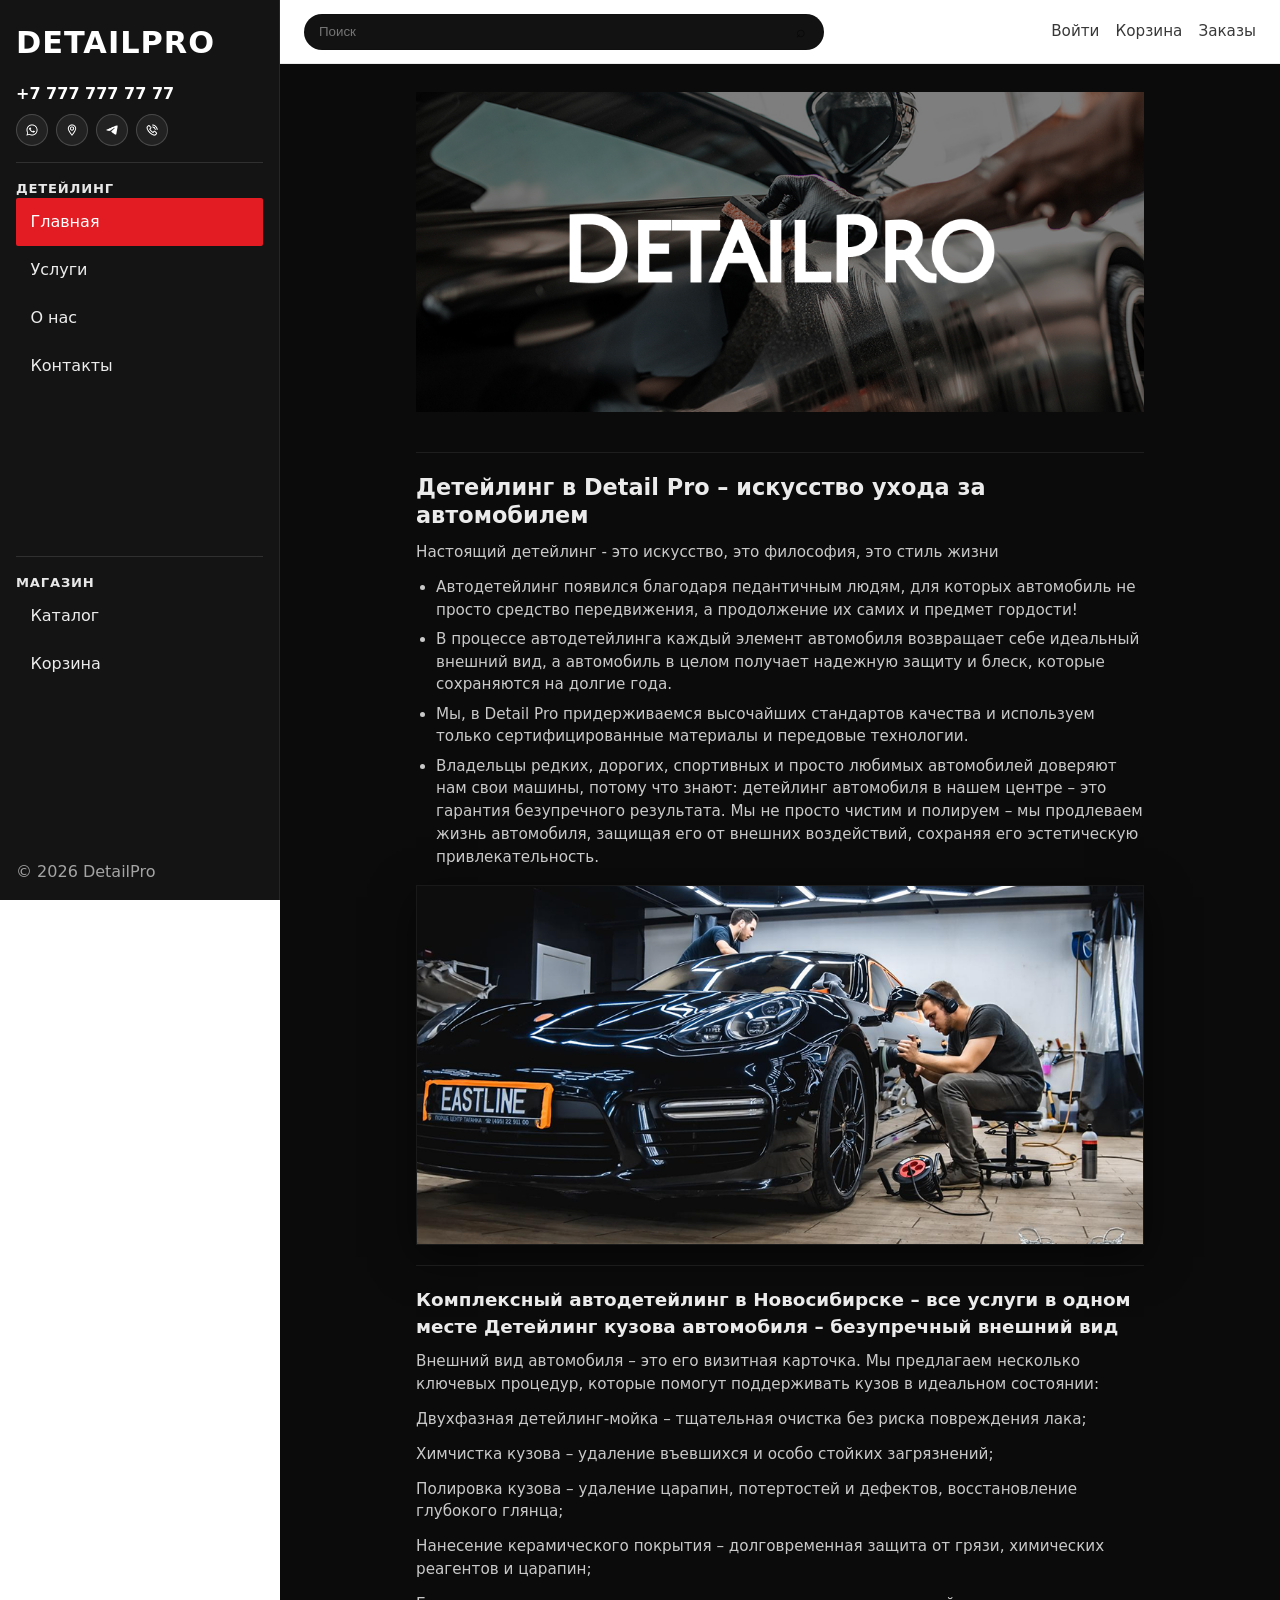
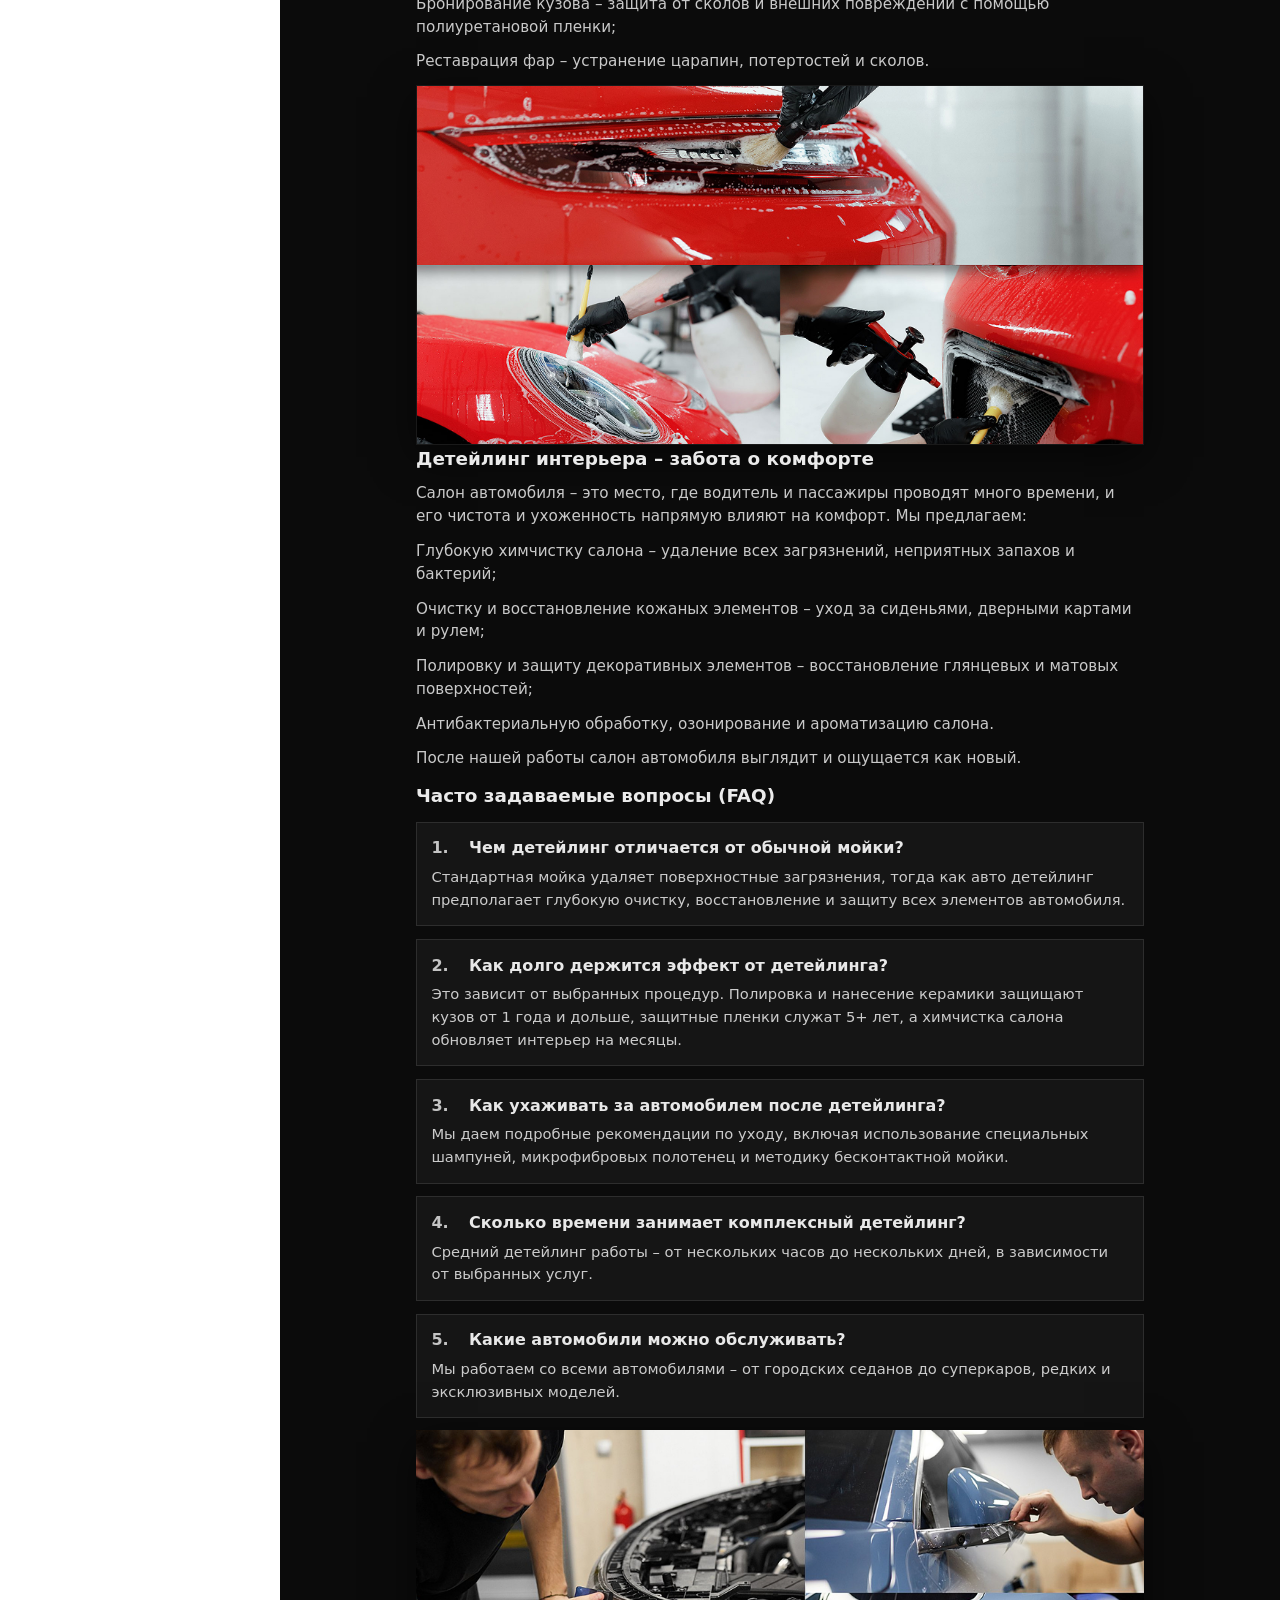
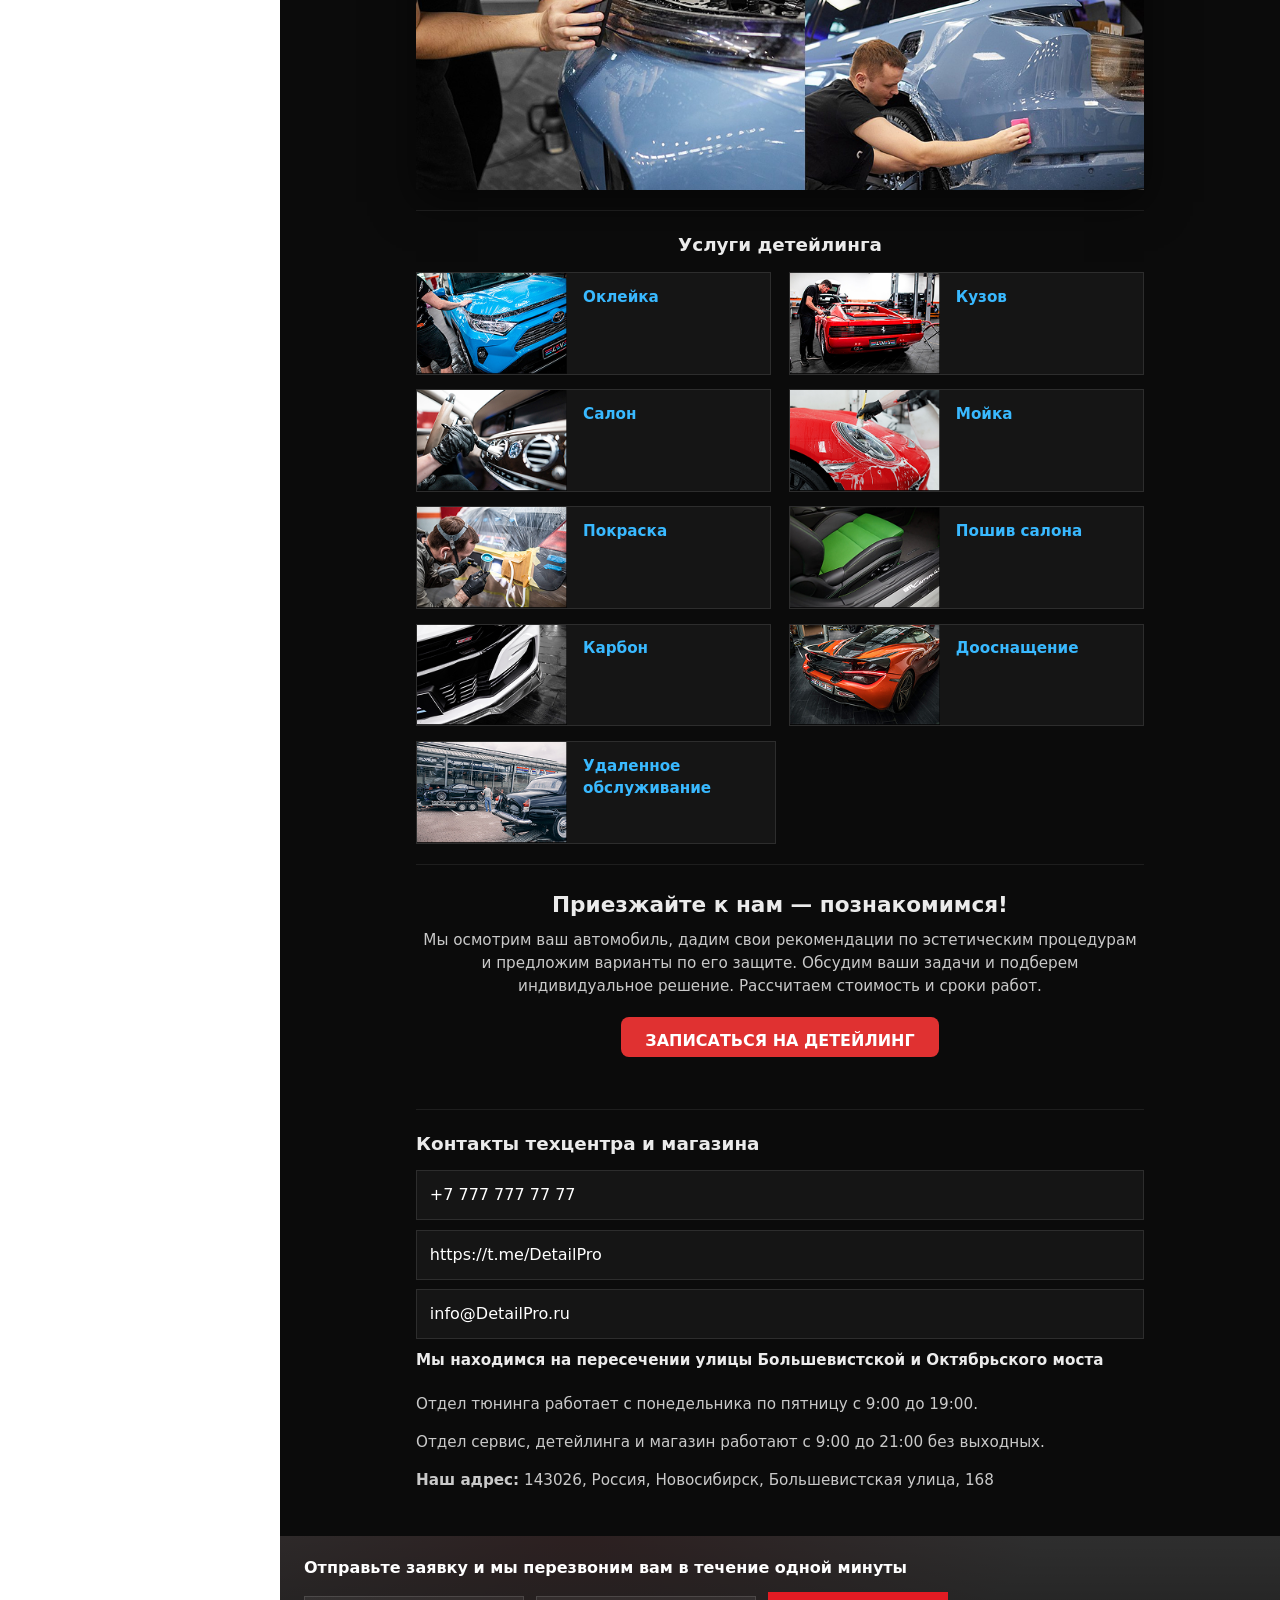
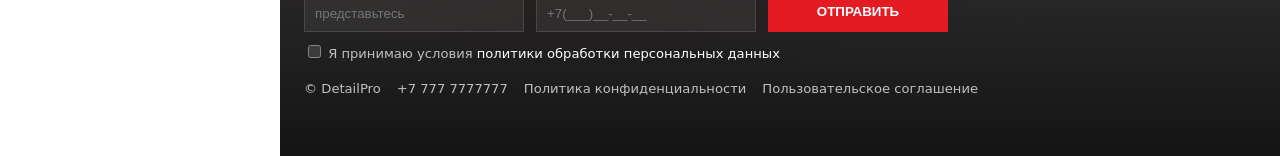
==== index.html @ 2999effb "Initial commit" ====
<!doctype html>
<html lang="ru">
  <head>
    <meta charset="utf-8" />
    <meta name="viewport" content="width=device-width, initial-scale=1" />
    <meta name="description" content="Статический сайт на HTML/CSS/JS" />
    <title>DetailPro — статический сайт</title>

    <link rel="stylesheet" href="./style.css" />
    <script src="./script.js" defer></script>
  </head>
  <body class="dp">
    <a class="skip-link" href="#content">Перейти к содержимому</a>

    <div class="dp-shell">
      <aside class="dp-sidebar" aria-label="Боковое меню">
        <div class="dp-sidebar__inner">
          <div class="dp-logo">DetailPro</div>

            <div class="dp-contacts" aria-label="Контакты">
            <a class="dp-phone" href="tel:+77777777777">+7 777 777 77 77</a>
            <div class="dp-icons" aria-label="Соцсети">
              <a class="dp-icon" href="#" aria-label="WhatsApp"><img src="./img/вотс.png" alt="WhatsApp" width="20" height="20"/></a>
              <a class="dp-icon" href="#" aria-label="Geo"><img src="./img/гео.png" alt="Гео" width="20" height="20"/></a>
              <a class="dp-icon" href="#" aria-label="Telegram"><img src="./img/тг.png" alt="Telegram" width="20" height="20"/></a>
              <a class="dp-icon" href="#" aria-label="Телефон"><img src="./img/телефон.png" alt="Телефон" width="20" height="20"/></a>
            </div>
          </div>

          <nav class="dp-menu" aria-label="Навигация">
              <div class="dp-menu__group">
                <div class="dp-menu__title">Детейлинг</div>
                <a class="dp-link is-active" href="./index.html" aria-current="page">Главная</a>
                <a class="dp-link" href="#services-title">Услуги</a>
                <a class="dp-link" href="#s1-title">О нас</a>
                <a class="dp-link" href="./index.html#contact">Контакты</a>
              </div>
            <div class="dp-menu__group">
              <div class="dp-menu__title">Магазин</div>
              <a class="dp-link" href="./shop.html">Каталог</a>
              <a class="dp-link" href="./cart.html">Корзина</a>
            </div>
          </nav>

          <div class="muted" style="opacity: 0.85">© <span data-year></span> DetailPro</div>
        </div>
      </aside>

      <div class="dp-main">
        <header class="dp-topbar" aria-label="Верхняя панель">
          <div class="dp-search" role="search">
            <input type="search" placeholder="Поиск" aria-label="Поиск" />
            <span class="dp-search__icon" aria-hidden="true">⌕</span>
          </div>
          <div class="dp-actions" aria-label="Действия">
            <a href="./account.html">Войти</a>
            <a href="./cart.html">Корзина</a>
            <a href="#" aria-label="Заказы">Заказы</a>
          </div>
        </header>

        <main class="dp-page dp-page--single" id="content">
          <section class="dp-content dp-content--landing" aria-label="Контент">
            <div class="dp-landing">
              <header class="dp-landing__header">
                <div class="dp-landing__brand"><img src="./img/Фото с лого.png" alt="DetailPro"/></div>
              </header>

              <section class="dp-landing__section" aria-labelledby="s1-title">
                <h1 id="s1-title" class="dp-landing__title">Детейлинг в Detail Pro – искусство ухода за автомобилем</h1>
                <p class="dp-landing__text">
                  Настоящий детейлинг - это искусство, это философия, это стиль  жизни
                </p>
                <ul class="dp-landing__list">
                  <li>Автодетейлинг появился благодаря педантичным людям, для которых автомобиль не просто средство передвижения, а продолжение их самих и предмет гордости!</li>
                  <li>В процессе автодетейлинга каждый элемент автомобиля возвращает себе
идеальный внешний вид, а автомобиль в целом получает надежную защиту и блеск,
которые сохраняются на долгие года.  </li>
                  <li>Мы, в Detail Pro придерживаемся высочайших стандартов качества и используем только сертифицированные материалы и передовые технологии.</li>
                  <li>Владельцы редких, дорогих, спортивных и просто любимых автомобилей доверяют нам свои машины, потому что знают: детейлинг автомобиля в нашем центре – это  гарантия безупречного результата. Мы не просто чистим и полируем – мы продлеваем жизнь автомобиля, защищая его от внешних воздействий, сохраняя его эстетическую привлекательность. </li>
                </ul>

                <img class="dp-media dp-media--car" role="img" aria-label="Фото автомобиля (заглушка)" src="./img/Image.png" alt="Фото автомобиля" />
              </section>

              <section class="dp-landing__section" aria-labelledby="s2-title">
                <h2 id="s2-title" class="dp-landing__h2">Комплексный автодетейлинг в Новосибирске – все услуги в одном месте 

                  Детейлинг кузова автомобиля – безупречный внешний вид
                </h2>
                <p class="dp-landing__text">
                  Внешний вид автомобиля – это его визитная карточка. Мы предлагаем несколько ключевых процедур, которые помогут поддерживать кузов в идеальном состоянии: 
                </p>

                <p class="dp-landing__text">
                  Двухфазная детейлинг-мойка – тщательная очистка без риска повреждения лака;
                </p>

                 <p class="dp-landing__text">
                  Химчистка кузова – удаление въевшихся и особо стойких загрязнений;
                </p> 
                
                <p class="dp-landing__text">
                  Полировка кузова – удаление царапин, потертостей и дефектов, восстановление
глубокого глянца; 
                </p> 
                
                <p class="dp-landing__text">
                  Нанесение керамического покрытия – долговременная защита от грязи, химических реагентов и царапин; 
                </p> 
                
                <p class="dp-landing__text">
                  Бронирование кузова – защита от сколов и внешних повреждений с помощью полиуретановой пленки; 
                </p>

                   <p class="dp-landing__text">
                  Реставрация фар – устранение царапин, потертостей и сколов.
                </p>

                <img class="dp-media dp-media--interior" role="img" aria-label="Фото интерьера (заглушка)" src="./img/Image1.png" alt="Фото интерьера" />

                <h2 class="dp-landing__h2">Детейлинг интерьера – забота о комфорте</h2>
                <p class="dp-landing__text">
                  Салон автомобиля – это место, где водитель и пассажиры проводят много времени, и его чистота и ухоженность
                  напрямую влияют на комфорт. Мы предлагаем:
                </p>
                <p class="dp-landing__text">
                  Глубокую химчистку салона – удаление всех загрязнений, неприятных запахов и бактерий;
                </p>
                <p class="dp-landing__text">
                  Очистку и восстановление кожаных элементов – уход за сиденьями, дверными картами и рулем;
                </p>
                <p class="dp-landing__text">
                  Полировку и защиту декоративных элементов – восстановление глянцевых и матовых поверхностей;
                </p>
                <p class="dp-landing__text">Антибактериальную обработку, озонирование и ароматизацию салона.</p>
                <p class="dp-landing__text">После нашей работы салон автомобиля выглядит и ощущается как новый.</p>

                <h2 class="dp-landing__h2">Часто задаваемые вопросы (FAQ)</h2>
                <div class="dp-faq" aria-label="Часто задаваемые вопросы">
                  <div class="dp-faq__item">
                    <div class="dp-faq__q">
                      <span class="dp-faq__n">1.</span>
                      <span class="dp-faq__qt">Чем детейлинг отличается от обычной мойки?</span>
                    </div>
                    <div class="dp-faq__a">
                      Стандартная мойка удаляет поверхностные загрязнения, тогда как авто детейлинг предполагает глубокую
                      очистку, восстановление и защиту всех элементов автомобиля.
                    </div>
                  </div>

                  <div class="dp-faq__item">
                    <div class="dp-faq__q">
                      <span class="dp-faq__n">2.</span>
                      <span class="dp-faq__qt">Как долго держится эффект от детейлинга?</span>
                    </div>
                    <div class="dp-faq__a">
                      Это зависит от выбранных процедур. Полировка и нанесение керамики защищают кузов от 1 года и дольше,
                      защитные пленки служат 5+ лет, а химчистка салона обновляет интерьер на месяцы.
                    </div>
                  </div>

                  <div class="dp-faq__item">
                    <div class="dp-faq__q">
                      <span class="dp-faq__n">3.</span>
                      <span class="dp-faq__qt">Как ухаживать за автомобилем после детейлинга?</span>
                    </div>
                    <div class="dp-faq__a">
                      Мы даем подробные рекомендации по уходу, включая использование специальных шампуней, микрофибровых
                      полотенец и методику бесконтактной мойки.
                    </div>
                  </div>

                  <div class="dp-faq__item">
                    <div class="dp-faq__q">
                      <span class="dp-faq__n">4.</span>
                      <span class="dp-faq__qt">Сколько времени занимает комплексный детейлинг?</span>
                    </div>
                    <div class="dp-faq__a">
                      Средний детейлинг работы – от нескольких часов до нескольких дней, в зависимости от выбранных услуг.
                    </div>
                  </div>

                  <div class="dp-faq__item">
                    <div class="dp-faq__q">
                      <span class="dp-faq__n">5.</span>
                      <span class="dp-faq__qt">Какие автомобили можно обслуживать?</span>
                    </div>
                    <div class="dp-faq__a">
                      Мы работаем со всеми автомобилями – от городских седанов до суперкаров, редких и эксклюзивных
                      моделей.
                    </div>
                  </div>
                </div>

                <img class="dp-media dp-media--red" role="img" aria-label="Фото работ (красная машина, заглушка)" src="./img/Image2.png" alt="Фото работ" />
              </section>

              <section class="dp-landing__section" aria-labelledby="services-title">
                <h2 id="services-title" class="dp-landing__h2 dp-landing__h2--center">Услуги детейлинга</h2>

                <div class="dp-services" role="list" aria-label="Услуги детейлинга">
                  <div class="dp-service" role="listitem">
                    <img class="dp-service__img dp-service__img--1" aria-hidden="true" src="./img/услуги детейлинга/Image-8.png" alt="Оклейка" />
                    <div class="dp-service__label">Оклейка</div>
                  </div>
                  <div class="dp-service" role="listitem">
                    <img class="dp-service__img dp-service__img--2" aria-hidden="true" src="./img/услуги детейлинга/Image-7.png" alt="Кузов" />
                    <div class="dp-service__label">Кузов</div>
                  </div>
                  <div class="dp-service" role="listitem">
                    <img class="dp-service__img dp-service__img--3" aria-hidden="true" src="./img/услуги детейлинга/Image-6.png" alt="Салон" />
                    <div class="dp-service__label">Салон</div>
                  </div>
                  <div class="dp-service" role="listitem">
                    <img class="dp-service__img dp-service__img--4" aria-hidden="true" src="./img/услуги детейлинга/Image-5.png" alt="Мойка" />
                    <div class="dp-service__label">Мойка</div>
                  </div>
                  <div class="dp-service" role="listitem">
                    <img class="dp-service__img dp-service__img--5" aria-hidden="true" src="./img/услуги детейлинга/Image-4.png" alt="Покраска" />
                    <div class="dp-service__label">Покраска</div>
                  </div>
                  <div class="dp-service" role="listitem">
                    <img class="dp-service__img dp-service__img--6" aria-hidden="true" src="./img/услуги детейлинга/Image-3.png" alt="Пошив салона" />
                    <div class="dp-service__label">Пошив салона</div>
                  </div>
                  <div class="dp-service" role="listitem">
                    <img class="dp-service__img dp-service__img--7" aria-hidden="true" src="./img/услуги детейлинга/Image-2.png" alt="Карбон" />
                    <div class="dp-service__label">Карбон</div>
                  </div>
                  <div class="dp-service" role="listitem">
                    <img class="dp-service__img dp-service__img--8" aria-hidden="true" src="./img/услуги детейлинга/Image-1.png" alt="Дооснащение" />
                    <div class="dp-service__label">Дооснащение</div>
                  </div>
                <div class="dp-service dp-service--wide" role="listitem">
                    <img class="dp-service__img dp-service__img--9" aria-hidden="true" src="./img/услуги детейлинга/Image.png" alt="Удаленное обслуживание" />
                    <div class="dp-service__label">Удаленное обслуживание</div>
                  </div>
                </div>
              </section>

              <section class="dp-landing__section dp-landing__section--cta" aria-labelledby="cta-title">
                <h2 id="cta-title" class="dp-landing__h2 dp-landing__h2--center">Приезжайте к нам — познакомимся!</h2>
                <p class="dp-landing__text">Мы осмотрим ваш автомобиль, дадим свои рекомендации по эстетическим процедурам и предложим варианты по его защите. Обсудим ваши задачи и подберем индивидуальное решение. Рассчитаем стоимость и сроки работ.</p>
                <div style="text-align:center; margin-top:20px;">
                  <a class="dp-btn dp-btn--primary" href="#contact" style="background:#e03131; color:#fff; padding:12px 24px; text-decoration:none;">ЗАПИСАТЬСЯ НА ДЕТЕЙЛИНГ</a>
                </div>
              </section>

              <section class="dp-landing__section" id="contact" aria-labelledby="s5-title">
                <h2 id="s5-title" class="dp-landing__h2">Контакты техцентра и магазина</h2>
                <div class="dp-contact">
                  <div class="dp-contact__row">
                    <div class="dp-contact__value dp-contact__value--full"><a href="tel:+77777777777">+7 777 777 77 77</a></div>
                  </div>
                  <div class="dp-contact__row">
                    <div class="dp-contact__value dp-contact__value--full"><a href="https://t.me/DetailPro" target="_blank" rel="noopener">https://t.me/DetailPro</a></div>
                  </div>
                  <div class="dp-contact__row">
                    <div class="dp-contact__value dp-contact__value--full"><a href="mailto:info@DetailPro.ru">info@DetailPro.ru</a></div>
                  </div>

                  <p class="dp-landing__text dp-landing__text--strong">Мы находимся на пересечении улицы Большевистской и Октябрьского моста</p>

                  <p class="dp-landing__text dp-landing__text--tight">Отдел тюнинга работает с понедельника по пятницу с 9:00 до 19:00.</p>
                  <p class="dp-landing__text dp-landing__text--tight">Отдел сервис, детейлинга и магазин работают с 9:00 до 21:00 без выходных.</p>

                  <p class="dp-landing__text"><strong>Наш адрес:</strong> 143026, Россия, Новосибирск, Большевистская улица, 168</p>
                </div>
              </section>
            </div>
          </section>
        </main>

        <footer class="dp-footer" aria-label="Футер">
          <p class="dp-footer__title">Отправьте заявку и мы перезвоним вам в течение одной минуты</p>
          <form class="dp-footer__form" data-contact-form>
            <input name="name" placeholder="представьтесь" aria-label="Имя" required />
            <input name="phone" placeholder="+7(___)__-__-__" aria-label="Телефон" required />
            <button class="dp-btn" type="submit">ОТПРАВИТЬ</button>
          </form>
          <div class="dp-footer__note">
            <label><input type="checkbox" /> Я принимаю условия <a href="#" style="color: #fff">политики обработки персональных данных</a></label>
          </div>
          <div class="dp-footer__bottom">
            <span>© <span data-year></span> DetailPro</span>
            <span>+7 777 7777777</span>
            <a href="#" style="color: rgba(255, 255, 255, 0.72)">Политика конфиденциальности</a>
            <a href="#" style="color: rgba(255, 255, 255, 0.72)">Пользовательское соглашение</a>
          </div>
        </footer>
      </div>
    </div>
  </body>
</html>
---- style.css ----
:root {
  color-scheme: dark;
  --bg: #0b0d10;
  --surface: rgba(255, 255, 255, 0.06);
  --surface-2: rgba(255, 255, 255, 0.1);
  --text: rgba(255, 255, 255, 0.92);
  --muted: rgba(255, 255, 255, 0.72);
  --border: rgba(255, 255, 255, 0.14);
  --shadow: 0 20px 60px rgba(0, 0, 0, 0.55);
  --accent: #ff3b30;
  --accent-2: #ff6a00;
  --radius: 16px;
  --container: 1100px;
}

*,
*::before,
*::after {
  box-sizing: border-box;
}

html,
body {
  height: 100%;
  scroll-behavior: smooth; /* enable smooth in-page anchor scrolling */
  scroll-padding-top: 80px; /* offset anchors so content isn't hidden under header */
}

body {
  margin: 0;
  font-family: ui-sans-serif, system-ui, -apple-system, Segoe UI, Roboto, Arial, "Noto Sans", "Liberation Sans", sans-serif;
  line-height: 1.5;
  background:
    radial-gradient(900px 500px at 10% 0%, rgba(255, 59, 48, 0.18), transparent 55%),
    radial-gradient(800px 480px at 95% 10%, rgba(255, 106, 0, 0.18), transparent 60%),
    var(--bg);
  color: var(--text);
}

img {
  max-width: 100%;
  display: block;
}

a {
  color: inherit;
  text-decoration: none;
}

a:hover {
  text-decoration: underline;
}

.container {
  width: min(var(--container), calc(100% - 2rem));
  margin-inline: auto;
}

.sr-only {
  position: absolute;
  width: 1px;
  height: 1px;
  padding: 0;
  margin: -1px;
  overflow: hidden;
  clip: rect(0, 0, 0, 0);
  white-space: nowrap;
  border: 0;
}

.skip-link {
  position: absolute;
  left: 1rem;
  top: 1rem;
  padding: 0.75rem 1rem;
  border-radius: 999px;
  background: rgba(0, 0, 0, 0.9);
  border: 1px solid var(--border);
  transform: translateY(-160%);
  transition: transform 160ms ease;
  z-index: 999;
}

.skip-link:focus {
  transform: translateY(0);
}

.muted {
  color: var(--muted);
}

.site-header {
  position: sticky;
  top: 0;
  z-index: 50;
  backdrop-filter: blur(10px);
  background: rgba(11, 13, 16, 0.55);
  border-bottom: 1px solid var(--border);
}

.header__inner {
  display: flex;
  align-items: center;
  justify-content: space-between;
  padding: 0.85rem 0;
  gap: 1rem;
}

.brand {
  display: inline-flex;
  align-items: center;
  gap: 0.6rem;
  font-weight: 700;
  letter-spacing: 0.2px;
}

.brand__mark {
  width: 38px;
  height: 38px;
  display: grid;
  place-items: center;
  border-radius: 12px;
  background: linear-gradient(135deg, var(--accent), var(--accent-2));
  color: #070708;
  box-shadow: 0 12px 30px rgba(255, 59, 48, 0.22);
}

.brand__text {
  font-size: 1.05rem;
}

.site-nav {
  display: flex;
  align-items: center;
  gap: 0.8rem;
}

.site-nav__link {
  padding: 0.55rem 0.7rem;
  border-radius: 10px;
  color: rgba(255, 255, 255, 0.86);
}

.site-nav__link:hover {
  background: rgba(255, 255, 255, 0.06);
  text-decoration: none;
}

.nav-toggle {
  display: none;
  width: 44px;
  height: 44px;
  border-radius: 12px;
  border: 1px solid var(--border);
  background: rgba(255, 255, 255, 0.06);
  color: var(--text);
  cursor: pointer;
}

.nav-toggle__bar {
  display: block;
  width: 18px;
  height: 2px;
  background: rgba(255, 255, 255, 0.88);
  margin: 4px auto;
  border-radius: 2px;
}

.button {
  display: inline-flex;
  align-items: center;
  justify-content: center;
  gap: 0.5rem;
  padding: 0.65rem 1rem;
  border-radius: 12px;
  border: 1px solid var(--border);
  background: rgba(255, 255, 255, 0.06);
  color: var(--text);
  font-weight: 600;
  cursor: pointer;
  text-decoration: none;
}

.button:hover {
  text-decoration: none;
  background: rgba(255, 255, 255, 0.1);
}

.button--primary {
  border-color: rgba(255, 59, 48, 0.35);
  background: linear-gradient(135deg, rgba(255, 59, 48, 0.95), rgba(255, 106, 0, 0.92));
  color: #0b0d10;
}

.button--primary:hover {
  filter: brightness(1.05);
}

.button--ghost {
  background: transparent;
}

.hero {
  padding: 3.5rem 0 2rem;
}

.hero__inner {
  display: grid;
  grid-template-columns: 1.1fr 0.9fr;
  gap: 2rem;
  align-items: stretch;
}

.hero h1 {
  margin: 0 0 0.75rem;
  font-size: clamp(2rem, 4vw, 3rem);
  line-height: 1.08;
  letter-spacing: -0.02em;
}

.lead {
  margin: 0 0 1.25rem;
  color: var(--muted);
  font-size: 1.05rem;
}

.hero__actions {
  display: flex;
  gap: 0.75rem;
  flex-wrap: wrap;
}

.hero__media {
  border-radius: calc(var(--radius) + 6px);
  border: 1px solid var(--border);
  overflow: hidden;
  background:
    radial-gradient(700px 360px at 30% 20%, rgba(255, 59, 48, 0.28), transparent 60%),
    linear-gradient(135deg, rgba(255, 255, 255, 0.07), rgba(255, 255, 255, 0.03)),
    url("https://images.unsplash.com/photo-1503376780353-7e6692767b70?auto=format&fit=crop&w=1200&q=60");
  background-size: cover;
  background-position: center;
  box-shadow: var(--shadow);
  min-height: 280px;
  position: relative;
}

.hero__media-overlay {
  position: absolute;
  inset: 0;
  display: grid;
  align-content: end;
  padding: 1.25rem;
  background: linear-gradient(180deg, transparent 45%, rgba(0, 0, 0, 0.6));
}

.hero__media-badge {
  margin: 0;
  display: inline-flex;
  width: fit-content;
  padding: 0.5rem 0.75rem;
  border-radius: 999px;
  border: 1px solid rgba(255, 255, 255, 0.18);
  background: rgba(0, 0, 0, 0.45);
  color: rgba(255, 255, 255, 0.9);
  font-weight: 600;
}

.section {
  padding: 2.25rem 0;
}

.section--alt {
  background: rgba(255, 255, 255, 0.03);
  border-top: 1px solid var(--border);
  border-bottom: 1px solid var(--border);
}

.section--cta {
  background:
    radial-gradient(900px 400px at 10% 0%, rgba(255, 59, 48, 0.16), transparent 60%),
    rgba(255, 255, 255, 0.02);
  border-top: 1px solid var(--border);
}

.section__header {
  display: grid;
  gap: 0.35rem;
  margin-bottom: 1.25rem;
}

.section__header h2 {
  margin: 0;
  font-size: 1.6rem;
}

.grid {
  display: grid;
  gap: 1rem;
}

.grid--3 {
  grid-template-columns: repeat(3, minmax(0, 1fr));
}

.grid--4 {
  grid-template-columns: repeat(4, minmax(0, 1fr));
}

.card {
  border-radius: var(--radius);
  border: 1px solid var(--border);
  background: rgba(255, 255, 255, 0.04);
  padding: 1.1rem 1.1rem 1.2rem;
}

.card__title {
  margin: 0 0 0.4rem;
  font-size: 1.1rem;
}

.card__text {
  margin: 0;
  color: var(--muted);
}

.thumb {
  aspect-ratio: 4 / 3;
  border-radius: 14px;
  border: 1px solid var(--border);
  background:
    linear-gradient(135deg, rgba(255, 255, 255, 0.10), rgba(255, 255, 255, 0.03)),
    radial-gradient(500px 220px at 25% 20%, rgba(255, 59, 48, 0.2), transparent 58%);
}

.price-list {
  display: grid;
  gap: 0.65rem;
  border-radius: var(--radius);
  border: 1px solid var(--border);
  background: rgba(255, 255, 255, 0.04);
  padding: 0.75rem;
}

.price-item {
  display: flex;
  align-items: center;
  justify-content: space-between;
  gap: 1rem;
  padding: 0.85rem 0.9rem;
  border-radius: 12px;
  background: rgba(255, 255, 255, 0.04);
  border: 1px solid rgba(255, 255, 255, 0.08);
}

.price-item__name {
  font-weight: 600;
}

.price-item__value {
  color: rgba(255, 255, 255, 0.85);
  font-weight: 700;
}

.contact {
  display: grid;
  grid-template-columns: 1.15fr 0.85fr;
  gap: 1rem;
  align-items: start;
}

.form {
  border-radius: var(--radius);
  border: 1px solid var(--border);
  background: rgba(255, 255, 255, 0.04);
  padding: 1rem;
  display: grid;
  gap: 0.9rem;
}

.field {
  display: grid;
  gap: 0.35rem;
}

.field--full {
  grid-column: 1 / -1;
}

.field__label {
  color: rgba(255, 255, 255, 0.84);
  font-weight: 600;
  font-size: 0.95rem;
}

.field__input {
  border-radius: 12px;
  border: 1px solid rgba(255, 255, 255, 0.16);
  background: rgba(0, 0, 0, 0.35);
  color: var(--text);
  padding: 0.75rem 0.8rem;
  outline: none;
}

.field__input--textarea {
  min-height: 120px;
  resize: vertical;
}

.field__input:focus {
  border-color: rgba(255, 59, 48, 0.6);
  box-shadow: 0 0 0 4px rgba(255, 59, 48, 0.12);
}

.form__actions {
  display: flex;
  align-items: center;
  gap: 1rem;
  flex-wrap: wrap;
  justify-content: space-between;
}

.form__hint {
  margin: 0;
  color: var(--muted);
  font-size: 0.95rem;
}

.contact__aside {
  border-radius: var(--radius);
  border: 1px solid var(--border);
  background: rgba(255, 255, 255, 0.04);
  padding: 1rem;
}

.info {
  display: grid;
  gap: 0.75rem;
}

.info__row {
  display: grid;
  gap: 0.25rem;
  padding: 0.75rem;
  border-radius: 12px;
  background: rgba(255, 255, 255, 0.04);
  border: 1px solid rgba(255, 255, 255, 0.08);
}

.info__label {
  color: var(--muted);
  font-size: 0.9rem;
}

.info__value {
  font-weight: 650;
}

.shop {
  display: grid;
  grid-template-columns: 1fr 320px; /* main catalog left, filters right */
  gap: 1.25rem;
  align-items: start;
  justify-content: end; /* push filters to the far right */
}

.filters__box {
  border-radius: var(--radius);
  border: 1px solid var(--border);
  background: rgba(255, 255, 255, 0.04);
  padding: 1rem;
  display: grid;
  gap: 0.9rem;
}

.filters__title {
  margin: 0 0 0.5rem;
  font-size: 1rem;
  font-weight: 800;
}

.field {
  display: block;
}

.field__label {
  display: block;
  font-size: 0.9rem;
  color: rgba(0,0,0,0.7);
  margin-bottom: 0.35rem;
}

.filters .button {
  width: 100%;
}

/* Price range block */
.price-range {
  margin: 0.6rem 0 0.6rem;
}

.price-range__input {
  width: 100%;
  -webkit-appearance: none;
  appearance: none;
  height: 6px;
  background: linear-gradient(90deg, #e31b23 0%, #e31b23 100%);
  border-radius: 6px;
  outline: none;
}
.price-range__input::-webkit-slider-thumb {
  -webkit-appearance: none;
  width: 14px;
  height: 14px;
  border-radius: 50%;
  background: #000;
  border: 3px solid #fff;
  box-shadow: 0 0 0 3px rgba(0,0,0,0.08);
}

/* make the two-range track visually appear as single red line between handles */
.price-range {
  position: relative;
}
.price-range__input {
  position: absolute;
  left: 0;
  top: 0;
}

/* ensure inputs overlay and are usable */
.price-range__input { pointer-events: all; }

.filters__numbers {
  display: flex;
  gap: 0.6rem;
  margin-bottom: 0.6rem;
}

.filters__numbers .field__input {
  width: 100%;
  padding: 10px;
  border: 1px solid rgba(0,0,0,0.12);
  background: #fff;
}

/* Ensure filter inputs show dark text on white background */
.filters__box .field__input {
  color: #111;
}
.filters__box .field__input::placeholder {
  color: rgba(0,0,0,0.35);
}

.filters__subtitle {
  margin: 0.4rem 0 0.25rem;
  font-weight: 800;
}

.filters__list label {
  display: block;
  margin-bottom: 0.45rem;
  color: rgba(0,0,0,0.8);
}

.filters__list input[type="checkbox"] {
  margin-right: 0.5rem;
}

.filters__btn {
  display: block;
  width: 100%;
  padding: 10px;
  border: 1px solid rgba(0,0,0,0.12);
  background: #fff;
  margin-top: 0.6rem;
  font-weight: 700;
  color: #111; /* ensure button text is visible on white background */
}

.filters__btn--ghost {
  background: transparent;
  color: #111;
}

/* Make sure button text is visible and not clipped */
.filters__btn,
.filters__btn--ghost {
  text-align: center;
  font-size: 0.95rem;
  line-height: 1.2;
  min-height: 40px;
  display: inline-block;
}

.filters__title {
  margin: 0;
  font-size: 1.1rem;
}

.filters__actions {
  display: flex;
  gap: 0.6rem;
  flex-wrap: wrap;
}

.catalog__grid {
  display: grid;
  grid-template-columns: repeat(3, minmax(0, 1fr));
  gap: 1rem;
}

.catalog-header {
  margin: 0 0 0.75rem;
}

.pagination {
  display: flex;
  justify-content: center;
  gap: 0.6rem;
  margin-top: 1rem;
}

.page-btn {
  min-width: 44px;
  height: 44px;
  border-radius: 6px;
  border: 0;
  background: #fff;
  box-shadow: 0 4px 0 rgba(0,0,0,0.06) inset;
  font-weight: 700;
  color: #111; /* page numbers text color */
}

.page-btn--active {
  background: #e31b23;
  color: #fff;
}

.page-btn svg {
  width: 18px;
  height: 18px;
  fill: currentColor;
}

.page-btn--prev, .page-btn--next {
  display: inline-grid;
  place-items: center;
  width: 44px;
  padding: 0;
}

/* make arrow buttons orange */
.page-btn--prev svg,
.page-btn--next svg {
  color: #e31b23;
}

.product {
  display: grid;
  gap: 0.75rem;
  border-radius: 12px;
  border: 1px solid rgba(0,0,0,0.08);
  padding: 0.9rem;
  background: #fff;
  min-height: 220px;
}

.product__img {
  /* container adapts to image natural size; do not stretch image */
  border-radius: 8px;
  border: none;
  background: linear-gradient(180deg, rgba(0,0,0,0.02), rgba(0,0,0,0.04));
  display: flex;
  align-items: center;
  justify-content: center;
  width: 100%;
  height: auto;
  padding: 8px 0; /* small vertical padding */
}

.product__img img {
  max-width: 100%;
  height: auto; /* preserve original aspect ratio */
  display: block;
}

.product__price {
  font-weight: 900;
  font-size: 1.2rem;
  color: #111;
}

.product__title {
  font-size: 0.95rem;
  color: rgba(0,0,0,0.85);
  line-height: 1.2;
}

.filters {
  /* ensure filters box stretches the right column */
}

@media (max-width: 1100px) {
  .catalog__grid { grid-template-columns: repeat(2, minmax(0,1fr)); }
  .shop { grid-template-columns: 1fr; }
}

.product__row {
  display: flex;
  align-items: center;
  justify-content: space-between;
  gap: 0.75rem;
}

.cart__grid {
  display: grid;
  grid-template-columns: 1fr 360px;
  gap: 1rem;
  align-items: start;
}

.cart__items {
  display: grid;
  gap: 1rem;
}

.cart-item {
  display: grid;
  grid-template-columns: 140px 1fr;
  gap: 1rem;
  align-items: center;
}

.cart-item__img {
  aspect-ratio: 4 / 3;
  border-radius: 14px;
  border: 1px solid rgba(255, 255, 255, 0.12);
  background:
    radial-gradient(520px 240px at 30% 25%, rgba(255, 106, 0, 0.22), transparent 60%),
    linear-gradient(135deg, rgba(255, 255, 255, 0.10), rgba(255, 255, 255, 0.03));
}

.cart-item__title {
  margin: 0;
  font-size: 1.1rem;
}

.cart-item__meta {
  margin: 0.1rem 0 0.5rem;
}

.cart-item__row {
  display: flex;
  align-items: center;
  justify-content: space-between;
  gap: 1rem;
  flex-wrap: wrap;
}

.qty {
  display: inline-flex;
  align-items: center;
  gap: 0.5rem;
}

.qty__btn {
  padding: 0.5rem 0.75rem;
  min-width: 44px;
}

.qty__value {
  display: inline-flex;
  min-width: 28px;
  justify-content: center;
  font-weight: 700;
}

.account__wrap {
  display: grid;
  justify-items: center;
}

.account__panel {
  width: min(520px, 100%);
}

.site-footer {
  padding: 1.5rem 0;
  border-top: 1px solid var(--border);
  background: rgba(0, 0, 0, 0.2);
}

.footer__inner {
  display: flex;
  align-items: center;
  justify-content: space-between;
  gap: 1rem;
}

.site-footer__link {
  padding: 0.45rem 0.65rem;
  border-radius: 10px;
  border: 1px solid rgba(255, 255, 255, 0.12);
  background: rgba(255, 255, 255, 0.05);
}

@media (max-width: 900px) {
  .hero__inner {
    grid-template-columns: 1fr;
  }

  .contact {
    grid-template-columns: 1fr;
  }

  .shop {
    grid-template-columns: 1fr;
  }

  .catalog__grid {
    grid-template-columns: repeat(2, minmax(0, 1fr));
  }

  .cart__grid {
    grid-template-columns: 1fr;
  }

  .cart-item {
    grid-template-columns: 1fr;
  }

  .grid--3 {
    grid-template-columns: 1fr;
  }

  .grid--4 {
    grid-template-columns: repeat(2, minmax(0, 1fr));
  }

  .nav-toggle {
    display: inline-grid;
    place-items: center;
  }

  .site-nav {
    position: absolute;
    right: 1rem;
    top: 64px;
    width: min(92vw, 360px);
    flex-direction: column;
    align-items: stretch;
    padding: 0.75rem;
    border-radius: 16px;
    border: 1px solid var(--border);
    background: rgba(11, 13, 16, 0.92);
    box-shadow: var(--shadow);
    display: none;
  }

  .site-nav[data-open="true"] {
    display: flex;
  }

  .site-nav__cta {
    width: 100%;
  }
}

@media (prefers-reduced-motion: reduce) {
  * {
    scroll-behavior: auto !important;
    transition: none !important;
    animation: none !important;
  }
}

/* =============================
   DetailPro layout (match mocks)
   ============================= */

:root {
  --dp-black: #0b0b0b;
  --dp-black-2: #141414;
  --dp-red: #e31b23;
  --dp-white: #ffffff;
  --dp-gray: #bdbdbd;
  --dp-border: rgba(0, 0, 0, 0.1);
  --dp-shadow: 0 10px 30px rgba(0, 0, 0, 0.18);
  --dp-sidebar-w: 280px;
  --dp-right-w: var(--dp-sidebar-w);
  --dp-footer-h: 220px;
}

body.dp {
  background: #fff;
  color: #111;
}

.dp-shell {
  min-height: 100svh;
  display: grid;
  grid-template-columns: var(--dp-sidebar-w) 1fr;
}

.dp-sidebar {
  position: sticky;
  top: 0;
  height: 100svh;
  background: linear-gradient(180deg, rgba(0, 0, 0, 0.92), rgba(0, 0, 0, 0.92)),
    url("https://images.unsplash.com/photo-1583241475880-083f843c544d?auto=format&fit=crop&w=900&q=60");
  background-size: cover;
  background-position: center;
  color: var(--dp-white);
  border-right: 1px solid rgba(255, 255, 255, 0.08);
}

.dp-sidebar__inner {
  height: 100%;
  display: grid;
  grid-template-rows: auto auto 1fr auto;
  gap: 1rem;
  padding: 1.25rem 1rem 1rem;
}

.dp-logo {
  font-weight: 900;
  letter-spacing: 1px;
  font-size: 1.9rem;
  text-transform: uppercase;
}

.dp-contacts {
  display: grid;
  gap: 0.5rem;
}

.dp-phone {
  font-weight: 700;
  color: #fff;
}

.dp-icons {
  display: flex;
  gap: 0.5rem;
}

.dp-icon {
  width: 32px;
  height: 32px;
  display: grid;
  place-items: center;
  border-radius: 999px;
  border: 1px solid rgba(255, 255, 255, 0.18);
  background: rgba(255, 255, 255, 0.06);
  color: #fff;
  font-weight: 800;
  user-select: none;
}

.dp-icon img {
  width: 100%;
  height: 100%;
  object-fit: contain;
  border-radius: 999px;
}

.dp-menu {
  display: grid;
  gap: 0.6rem;
}

.dp-menu__title {
  font-weight: 800;
  letter-spacing: 0.8px;
  text-transform: uppercase;
  font-size: 0.82rem;
  opacity: 0.9;
  margin-top: 0.2rem;
}

.dp-menu__group {
  border-top: 1px solid rgba(255, 255, 255, 0.12);
  padding-top: 0.8rem;
}

.dp-link {
  display: block;
  padding: 0.75rem 0.9rem;
  border-radius: 2px;
  color: rgba(255, 255, 255, 0.92);
  text-decoration: none;
}

.dp-link:hover {
  text-decoration: none;
  background: rgba(255, 255, 255, 0.06);
}

.dp-link.is-active {
  background: var(--dp-red);
  color: #fff;
}

.dp-main {
  min-width: 0;
  display: grid;
  grid-template-rows: auto 1fr auto;
  min-height: 100svh;
}

.dp-topbar {
  height: 64px;
  display: grid;
  align-items: center;
  grid-template-columns: 1fr auto;
  gap: 1rem;
  padding: 0 1.5rem;
  background: #fff;
  border-bottom: 1px solid rgba(0, 0, 0, 0.08);
}

.dp-search {
  max-width: 520px;
  width: 100%;
  position: relative;
}

.dp-search input {
  width: 100%;
  height: 36px;
  border-radius: 18px;
  border: 1px solid rgba(0, 0, 0, 0.14);
  padding: 0 42px 0 14px;
  outline: none;
}

.dp-search input:focus {
  border-color: rgba(227, 27, 35, 0.55);
  box-shadow: 0 0 0 4px rgba(227, 27, 35, 0.12);
}

.dp-search__icon {
  position: absolute;
  right: 10px;
  top: 50%;
  transform: translateY(-50%);
  width: 26px;
  height: 26px;
  border-radius: 999px;
  display: grid;
  place-items: center;
  color: rgba(0, 0, 0, 0.6);
}

.dp-actions {
  display: flex;
  align-items: center;
  gap: 1rem;
  color: rgba(0, 0, 0, 0.78);
  font-size: 0.95rem;
}

.dp-actions a {
  display: inline-flex;
  align-items: center;
  gap: 0.35rem;
  color: inherit;
  text-decoration: none;
}

.dp-actions a:hover {
  text-decoration: underline;
}

.dp-page {
  min-height: calc(100svh - 64px - var(--dp-footer-h));
  display: grid;
  grid-template-columns: 1fr var(--dp-right-w);
  gap: 0;
  background: #fff;
}

/* shop-specific: make dp-page single-column only on shop page */
.shop-page .dp-page {
  grid-template-columns: 1fr;
}

.dp-content {
  padding: 2rem 1.5rem;
  min-width: 0;
}

.dp-right {
  background:
    linear-gradient(180deg, rgba(0, 0, 0, 0.15), rgba(0, 0, 0, 0.6)),
    url("https://images.unsplash.com/photo-1518306721680-1a8a3dd2a8bd?auto=format&fit=crop&w=1200&q=60");
  background-size: cover;
  background-position: center;
}

.dp-card {
  width: min(420px, 100%);
  margin: 0 auto;
  background: #fff;
  border: 1px solid rgba(0, 0, 0, 0.08);
  box-shadow: var(--dp-shadow);
  padding: 1.25rem;
}

.dp-card h1,
.dp-card h2 {
  margin: 0 0 0.75rem;
  text-align: center;
}

.dp-form {
  display: grid;
  gap: 0.8rem;
}

.dp-field label {
  display: block;
  font-size: 0.85rem;
  color: rgba(0, 0, 0, 0.64);
  margin-bottom: 0.25rem;
}

.dp-field input,
.dp-field textarea {
  width: 100%;
  border: 1px solid rgba(0, 0, 0, 0.14);
  height: 38px;
  padding: 0 10px;
  outline: none;
}

.dp-field textarea {
  height: 80px;
  padding: 10px;
  resize: vertical;
}

.dp-btn {
  height: 40px;
  border: 0;
  background: var(--dp-red);
  color: #fff;
  font-weight: 800;
  cursor: pointer;
}

.dp-btn:disabled {
  opacity: 0.55;
  cursor: not-allowed;
}

.dp-btn--ghost {
  background: #fff;
  border: 1px solid rgba(0, 0, 0, 0.16);
  color: rgba(0, 0, 0, 0.78);
}

.dp-footer {
  height: var(--dp-footer-h);
  background:
    linear-gradient(180deg, rgba(0, 0, 0, 0.82), rgba(0, 0, 0, 0.92)),
    radial-gradient(700px 220px at 30% 0%, rgba(227, 27, 35, 0.35), transparent 65%);
  color: #fff;
  padding: 1.25rem 1.5rem;
}

.dp-footer__title {
  font-weight: 800;
  margin: 0 0 0.75rem;
}

.dp-footer__form {
  display: grid;
  grid-template-columns: 220px 220px 180px;
  gap: 0.75rem;
  align-items: end;
}

.dp-footer__form input {
  width: 100%;
  height: 36px;
  border: 1px solid rgba(255, 255, 255, 0.12);
  background: rgba(255, 255, 255, 0.06);
  color: #fff;
  padding: 0 10px;
  outline: none;
}

.dp-footer__note {
  margin-top: 0.6rem;
  font-size: 0.82rem;
  color: rgba(255, 255, 255, 0.72);
}

.dp-footer__bottom {
  margin-top: 1rem;
  font-size: 0.82rem;
  color: rgba(255, 255, 255, 0.72);
  display: flex;
  gap: 1rem;
  flex-wrap: wrap;
}

@media (max-width: 1100px) {
  :root {
    --dp-right-w: var(--dp-sidebar-w);
  }
}

@media (max-width: 900px) {
  .dp-shell {
    grid-template-columns: 1fr;
  }

  .dp-sidebar {
    position: relative;
    height: auto;
  }

  .dp-page {
    grid-template-columns: 1fr;
  }

  .dp-right {
    min-height: 240px;
  }

  .dp-footer__form {
    grid-template-columns: 1fr;
  }
}

/* Long landing (index) */
.dp-page--single {
  grid-template-columns: 1fr;
}

.dp-page--single .dp-right {
  display: none;
}

.dp-content--landing {
  padding: 0;
  background: #0b0b0b;
  color: rgba(255, 255, 255, 0.92);
}

.dp-landing {
  width: min(760px, 100%);
  margin-inline: auto;
  padding: 1.25rem 1rem 2rem;
}

.dp-landing__header {
  padding: 0.5rem 0 1.25rem;
  text-align: center;
}

.dp-landing__brand {
  font-weight: 900;
  letter-spacing: 1px;
  font-size: 2rem;
}

.dp-landing__brand img {
  width: 100%;
  height: 320px;
  display: block;
  object-fit: cover;
  object-position: center;
}

.dp-landing__section {
  border-top: 1px solid rgba(255, 255, 255, 0.08);
  padding-top: 1.25rem;
  margin-top: 1.25rem;
}

.dp-landing__title {
  margin: 0 0 0.75rem;
  font-size: 1.4rem;
  line-height: 1.25;
}

.dp-landing__h2 {
  margin: 0 0 0.6rem;
  font-size: 1.15rem;
}

.dp-landing__h2--center {
  text-align: center;
}

.shop__count {
  margin-bottom: 1rem;
  color: #111;
}

.dp-landing__text {
  margin: 0 0 0.75rem;
  color: rgba(255, 255, 255, 0.78);
  font-size: 0.95rem;
}

/* Cart empty state */
.dp-cart__empty {
  margin: 0.5rem 0 0;
  color: rgba(0, 0, 0, 0.6);
  font-size: 0.95rem;
  font-weight: 500;
}

/* Stronger text for location line */
.dp-landing__text--strong {
  font-weight: 700;
  color: rgba(255, 255, 255, 0.92);
}

/* Tighter spacing for adjacent schedule lines */
.dp-landing__text--tight {
  margin-bottom: 0.35rem;
}

.dp-landing__list {
  margin: 0.25rem 0 1rem;
  padding-left: 1.25rem;
  color: rgba(255, 255, 255, 0.78);
  display: grid;
  gap: 0.4rem;
  font-size: 0.95rem;
}

.dp-media {
  border: 1px solid rgba(255, 255, 255, 0.12);
  background: rgba(255, 255, 255, 0.06);
  box-shadow: 0 12px 40px rgba(0, 0, 0, 0.55);
}

.dp-media--car {
  height: 260px;
  margin-top: 0.75rem;
  background:
    linear-gradient(180deg, rgba(0, 0, 0, 0.15), rgba(0, 0, 0, 0.7)),
    radial-gradient(700px 260px at 30% 20%, rgba(227, 27, 35, 0.25), transparent 55%);
  background-size: cover;
  background-position: center;
}

/* when dp-media--car is an img element, ensure it fits */
.dp-media--car[role="img"] {
  width: 100%;
  height: 360px; /* increased height to make media area larger */
  /* fill the box so image looks like in the mock (will crop edges) */
  object-fit: cover;
  object-position: center;
  padding: 0;
  background: none;
  border: 1px solid rgba(255,255,255,0.06);
}

.dp-media--red {
  height: 240px;
  margin-top: 0.75rem;
  background:
    linear-gradient(180deg, rgba(0, 0, 0, 0.15), rgba(0, 0, 0, 0.7)),
    url("https://images.unsplash.com/photo-1525609004556-c46c7d6cf023?auto=format&fit=crop&w=1400&q=60");
  background-size: cover;
  background-position: center;
}

/* ensure dp-media--red img fills the block */
.dp-media--red[role="img"] {
  width: 100%;
  height: 360px;
  object-fit: cover;
  object-position: center;
  display: block;
  padding: 0;
  background: none;
  border: 0;
}

.dp-media--blue {
  height: 240px;
  margin-top: 0.75rem;
  background:
    linear-gradient(180deg, rgba(0, 0, 0, 0.15), rgba(0, 0, 0, 0.7)),
    url("https://images.unsplash.com/photo-1492144534655-ae79c964c9d7?auto=format&fit=crop&w=1400&q=60");
  background-size: cover;
  background-position: center;
}

.dp-media--interior {
  height: 240px;
  margin-top: 0.75rem;
  background:
    linear-gradient(180deg, rgba(0, 0, 0, 0.15), rgba(0, 0, 0, 0.7)),
    url("https://images.unsplash.com/photo-1503376780353-7e6692767b70?auto=format&fit=crop&w=1400&q=60");
  background-size: cover;
  background-position: center;
}

/* ensure dp-media img variants display correctly */
.dp-media--interior[role="img"] {
  width: 100%;
  height: 360px; /* match car block height for consistent layout */
  object-fit: cover;
  object-position: center;
  padding: 0;
  background: none;
  border: 1px solid rgba(255,255,255,0.06);
}

@media (max-width: 900px) {
  .dp-media--car[role="img"], .dp-media--interior[role="img"] {
    height: 220px; /* smaller on mobile */
  }
}

.dp-landing__steps {
  display: grid;
  gap: 0.5rem;
  margin: 0.75rem 0 1rem;
}

.dp-step {
  display: grid;
  grid-template-columns: 44px 1fr;
  gap: 0.75rem;
  align-items: center;
  padding: 0.7rem 0.8rem;
  border: 1px solid rgba(255, 255, 255, 0.1);
  background: rgba(255, 255, 255, 0.04);
}

.dp-step__n {
  font-weight: 900;
  color: rgba(255, 255, 255, 0.75);
}

.dp-step__t {
  font-weight: 700;
}

.dp-gallery {
  display: grid;
  grid-template-columns: repeat(4, minmax(0, 1fr));
  gap: 0.6rem;
  margin-top: 0.75rem;
}

.dp-thumb {
  aspect-ratio: 16 / 10;
  border: 1px solid rgba(255, 255, 255, 0.12);
  background:
    radial-gradient(420px 160px at 30% 20%, rgba(227, 27, 35, 0.22), transparent 60%),
    linear-gradient(135deg, rgba(255, 255, 255, 0.10), rgba(255, 255, 255, 0.04));
}

.dp-cta {
  margin-top: 1.1rem;
  text-align: center;
  display: grid;
  gap: 0.75rem;
}

.dp-cta__text {
  color: rgba(255, 255, 255, 0.8);
  font-weight: 700;
}

.dp-cta__btn {
  display: inline-flex;
  justify-content: center;
  align-items: center;
  height: 44px;
  padding: 0 1.25rem;
  background: #e31b23;
  color: #fff;
  font-weight: 900;
  text-decoration: none;
}

.dp-cta__btn:hover {
  text-decoration: none;
  filter: brightness(1.05);
}

.dp-landing__section--cta {
  text-align: center;
  padding: 1.5rem 0 2rem;
  border-top: 1px solid rgba(255, 255, 255, 0.08);
}

.dp-landing__section--cta .dp-landing__h2 {
  font-size: 1.35rem;
  font-weight: 900;
  margin-bottom: 0.5rem;
}

.dp-landing__section--cta .dp-landing__text {
  max-width: 720px;
  margin: 0 auto;
  color: rgba(255, 255, 255, 0.78);
}

.dp-landing__section--cta .dp-btn {
  background: #e31b23;
  color: #fff;
  padding: 12px 24px;
  border-radius: 8px;
  font-weight: 900;
  display: inline-block;
}

.dp-contact {
  display: grid;
  gap: 0.6rem;
  margin-top: 0.75rem;
}

.dp-contact__row {
  display: grid;
  grid-template-columns: 90px 1fr;
  gap: 0.75rem;
  padding: 0.75rem 0.8rem;
  border: 1px solid rgba(255, 255, 255, 0.1);
  background: rgba(255, 255, 255, 0.04);
}

.dp-contact__label {
  color: rgba(255, 255, 255, 0.7);
  font-size: 0.9rem;
}

.dp-contact__value a {
  color: #fff;
  text-decoration: none;
}

/* Utility: make a contact value span both columns (used for rows without a label) */
.dp-contact__value--full {
  grid-column: 1 / -1;
}

.dp-contact__value a:hover {
  text-decoration: underline;
}

.dp-faq {
  margin-top: 0.75rem;
  display: grid;
  gap: 0.8rem;
}

.dp-faq__item {
  border: 1px solid rgba(255, 255, 255, 0.1);
  background: rgba(255, 255, 255, 0.04);
  padding: 0.85rem 0.9rem;
}

.dp-faq__q {
  display: grid;
  grid-template-columns: 28px 1fr;
  gap: 0.6rem;
  align-items: start;
  font-weight: 900;
  color: rgba(255, 255, 255, 0.9);
  margin-bottom: 0.35rem;
}

.dp-faq__n {
  color: rgba(255, 255, 255, 0.75);
}

.dp-faq__a {
  color: rgba(255, 255, 255, 0.78);
  font-size: 0.92rem;
  line-height: 1.55;
}

.dp-services {
  margin-top: 0.85rem;
  display: grid;
  grid-template-columns: repeat(2, minmax(0, 1fr));
  gap: 0.9rem 1.1rem;
}

.dp-service {
  display: grid;
  grid-template-columns: 150px 1fr;
  min-height: 88px;
  background: rgba(255, 255, 255, 0.04);
  border: 1px solid rgba(255, 255, 255, 0.1);
  text-decoration: none;
  color: rgba(255, 255, 255, 0.9);
}

.dp-service:hover {
  text-decoration: none;
  border-color: rgba(227, 27, 35, 0.35);
  box-shadow: 0 10px 30px rgba(0, 0, 0, 0.35);
}

.dp-service__img {
  background:
    linear-gradient(180deg, rgba(0, 0, 0, 0.15), rgba(0, 0, 0, 0.7)),
    radial-gradient(520px 180px at 30% 20%, rgba(227, 27, 35, 0.22), transparent 60%),
    linear-gradient(135deg, rgba(255, 255, 255, 0.10), rgba(255, 255, 255, 0.03));
  background-size: cover;
  background-position: center;
}

.dp-service__label {
  padding: 0.8rem 1rem;
  display: grid;
  align-content: start;
  font-weight: 800;
  color: #39b9ff;
  font-size: 0.95rem;
}

.dp-service--wide {
  grid-column: 1 / -1;
  max-width: 360px;
}

.dp-service__img--1 {
  background-image:
    linear-gradient(180deg, rgba(0, 0, 0, 0.15), rgba(0, 0, 0, 0.7)),
    url("https://images.unsplash.com/photo-1603382050995-55e2fd0c6f2c?auto=format&fit=crop&w=800&q=60");
}

.dp-service__img--2 {
  background-image:
    linear-gradient(180deg, rgba(0, 0, 0, 0.15), rgba(0, 0, 0, 0.7)),
    url("https://images.unsplash.com/photo-1503376780353-7e6692767b70?auto=format&fit=crop&w=800&q=60");
}

.dp-service__img--3 {
  background-image:
    linear-gradient(180deg, rgba(0, 0, 0, 0.15), rgba(0, 0, 0, 0.7)),
    url("https://images.unsplash.com/photo-1523676060187-f55189a71f5e?auto=format&fit=crop&w=800&q=60");
}

.dp-service__img--4 {
  background-image:
    linear-gradient(180deg, rgba(0, 0, 0, 0.15), rgba(0, 0, 0, 0.7)),
    url("https://images.unsplash.com/photo-1609875314655-0f2a9f09d5d7?auto=format&fit=crop&w=800&q=60");
}

.dp-service__img--5 {
  background-image:
    linear-gradient(180deg, rgba(0, 0, 0, 0.15), rgba(0, 0, 0, 0.7)),
    url("https://images.unsplash.com/photo-1533473359331-0135ef1b58bf?auto=format&fit=crop&w=800&q=60");
}

.dp-service__img--6 {
  background-image:
    linear-gradient(180deg, rgba(0, 0, 0, 0.15), rgba(0, 0, 0, 0.7)),
    url("https://images.unsplash.com/photo-1612461150956-5f6d5df1bff4?auto=format&fit=crop&w=800&q=60");
}

.dp-service__img--7 {
  background-image:
    linear-gradient(180deg, rgba(0, 0, 0, 0.15), rgba(0, 0, 0, 0.7)),
    url("https://images.unsplash.com/photo-1542362567-b07e54358753?auto=format&fit=crop&w=800&q=60");
}

.dp-service__img--8 {
  background-image:
    linear-gradient(180deg, rgba(0, 0, 0, 0.15), rgba(0, 0, 0, 0.7)),
    url("https://images.unsplash.com/photo-1525609004556-c46c7d6cf023?auto=format&fit=crop&w=800&q=60");
}

.dp-service__img--9 {
  background-image:
    linear-gradient(180deg, rgba(0, 0, 0, 0.15), rgba(0, 0, 0, 0.7)),
    url("https://images.unsplash.com/photo-1492144534655-ae79c964c9d7?auto=format&fit=crop&w=800&q=60");
}

@media (max-width: 560px) {
  .dp-gallery {
    grid-template-columns: repeat(2, minmax(0, 1fr));
  }

  .dp-services {
    grid-template-columns: 1fr;
  }

  .dp-service--wide {
    max-width: none;
  }
}
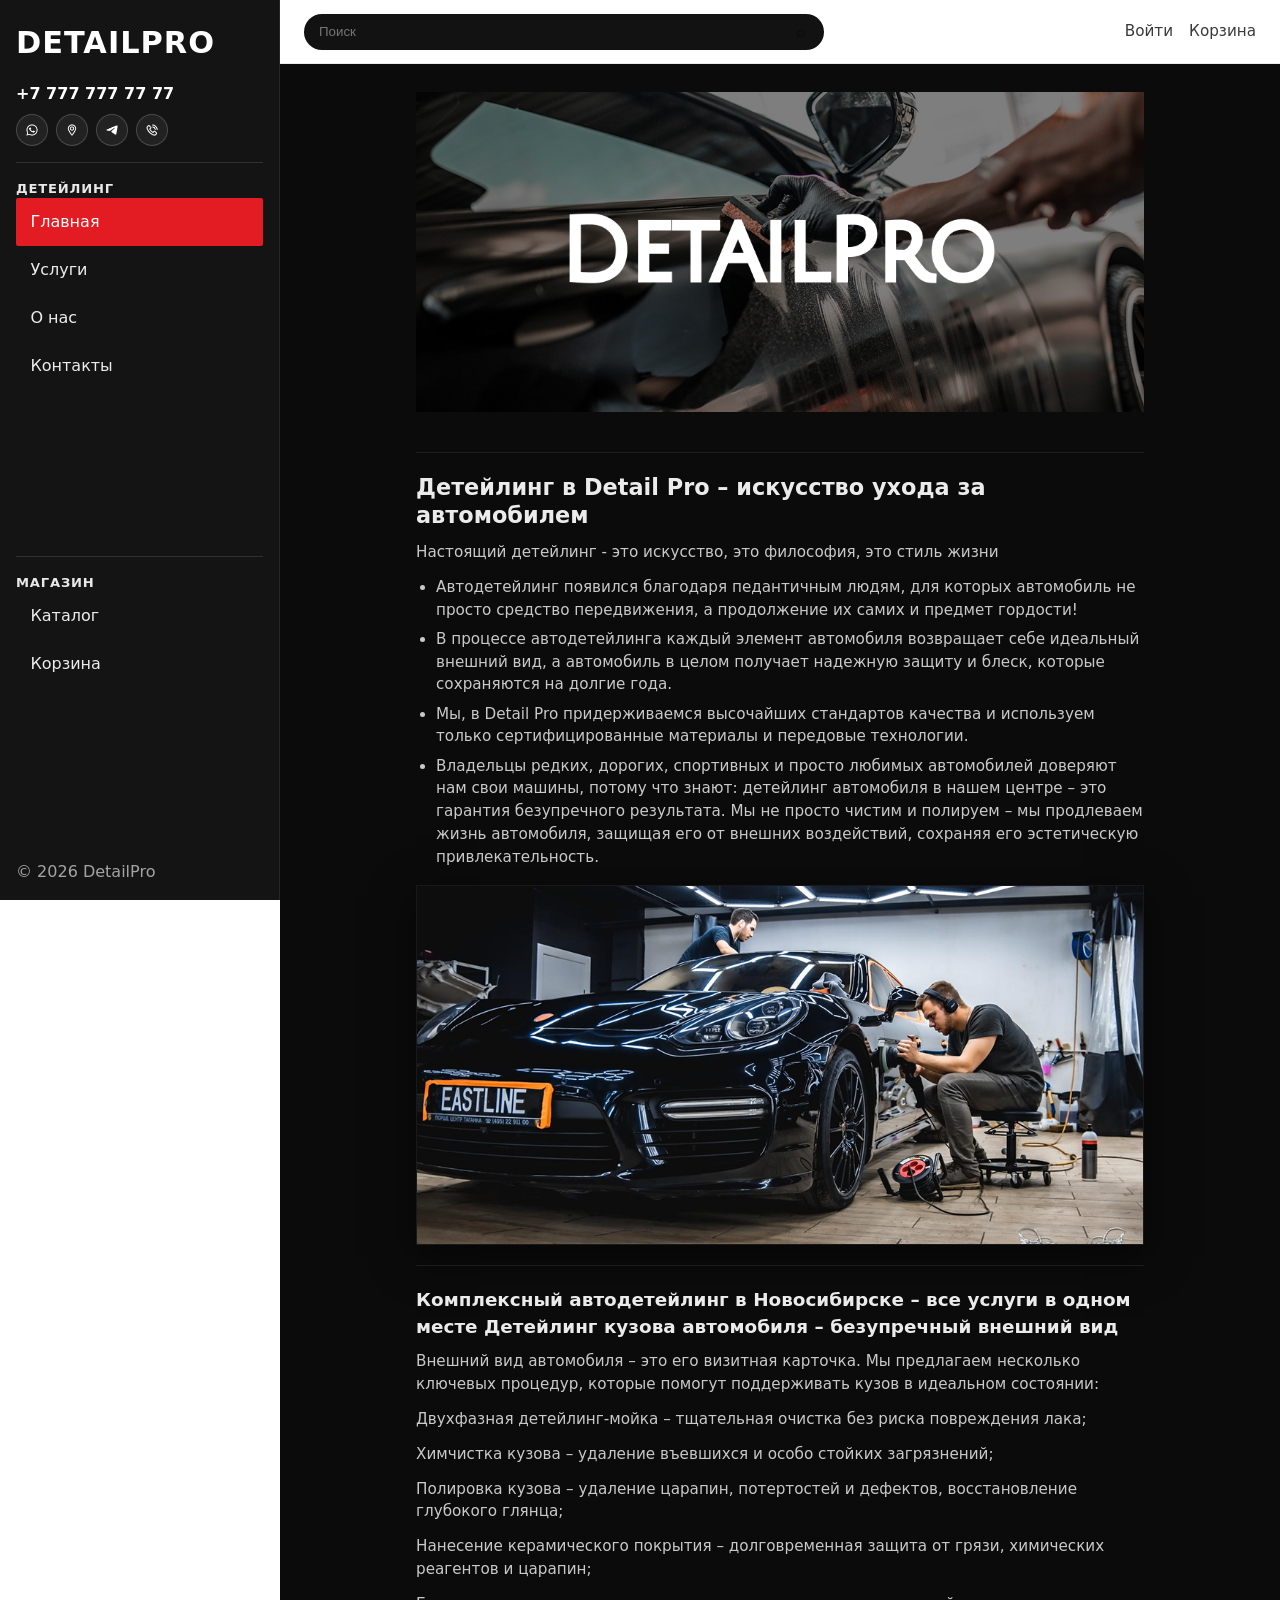
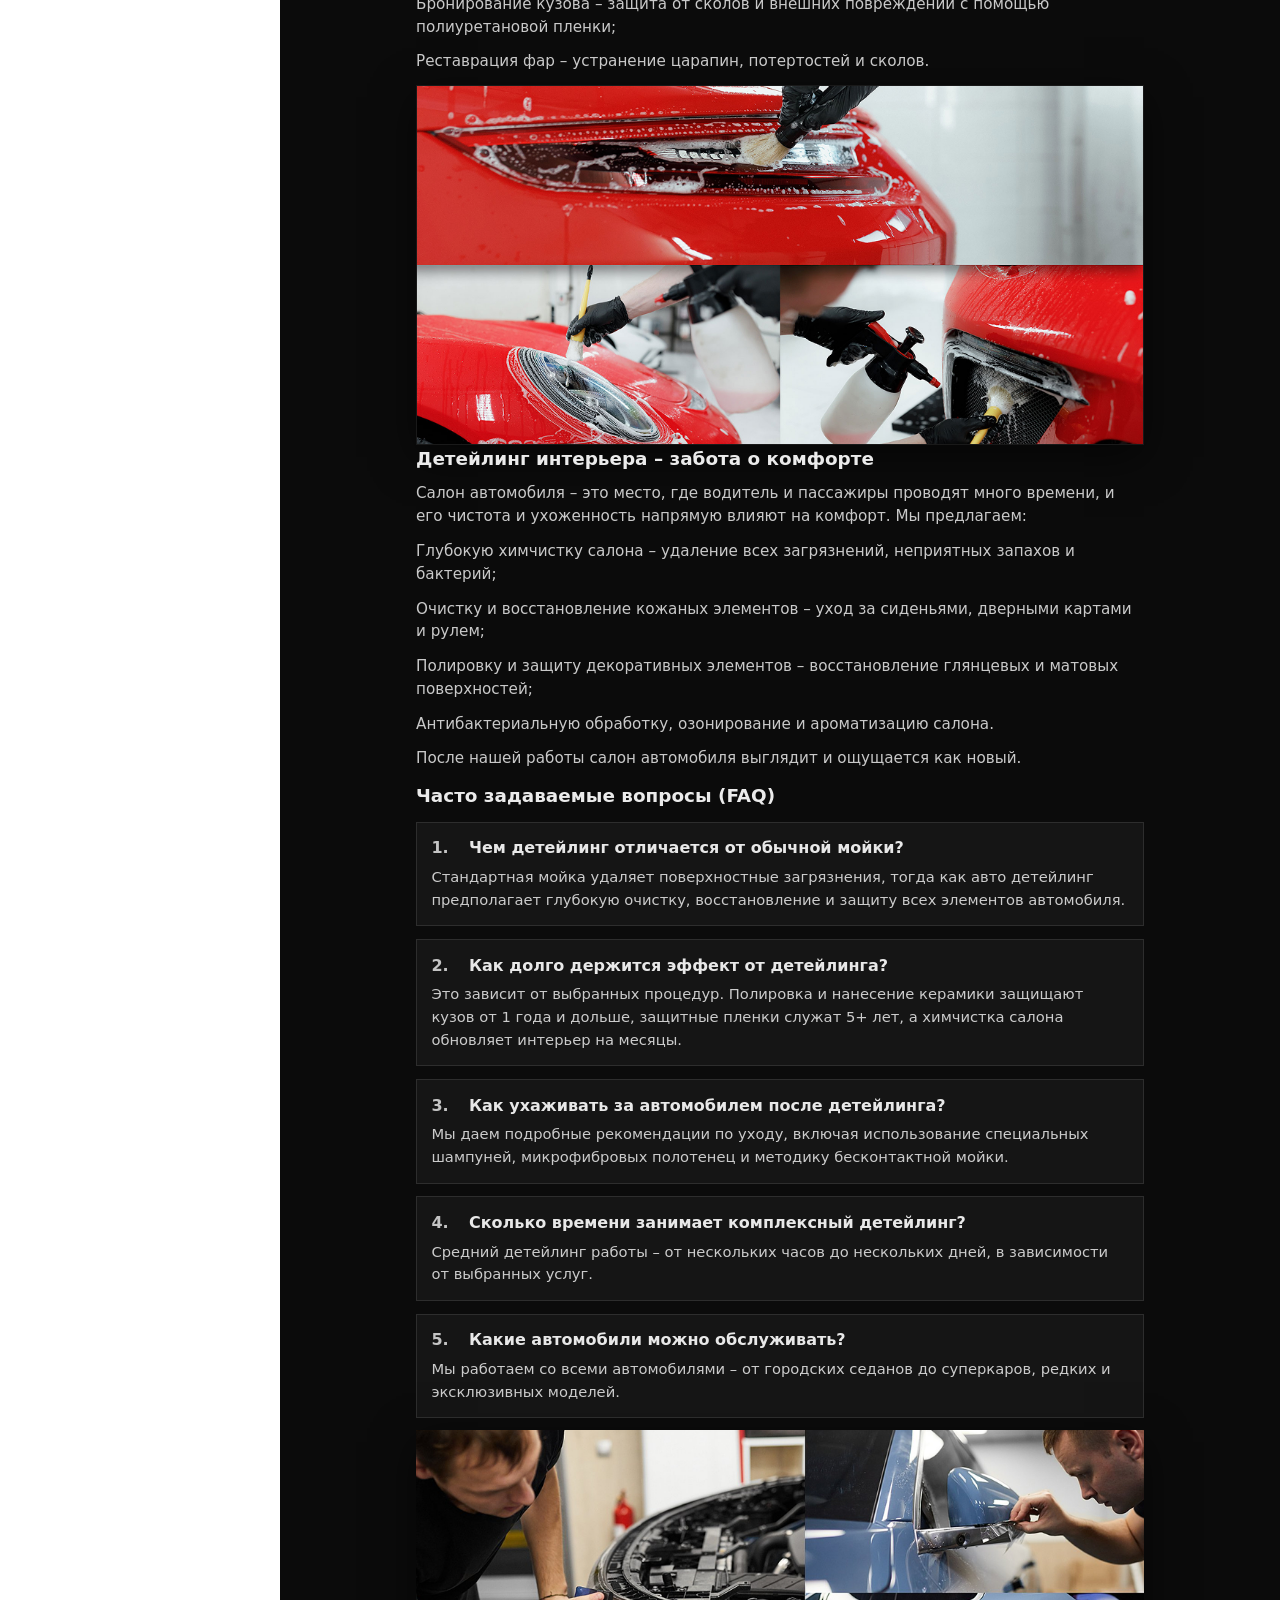
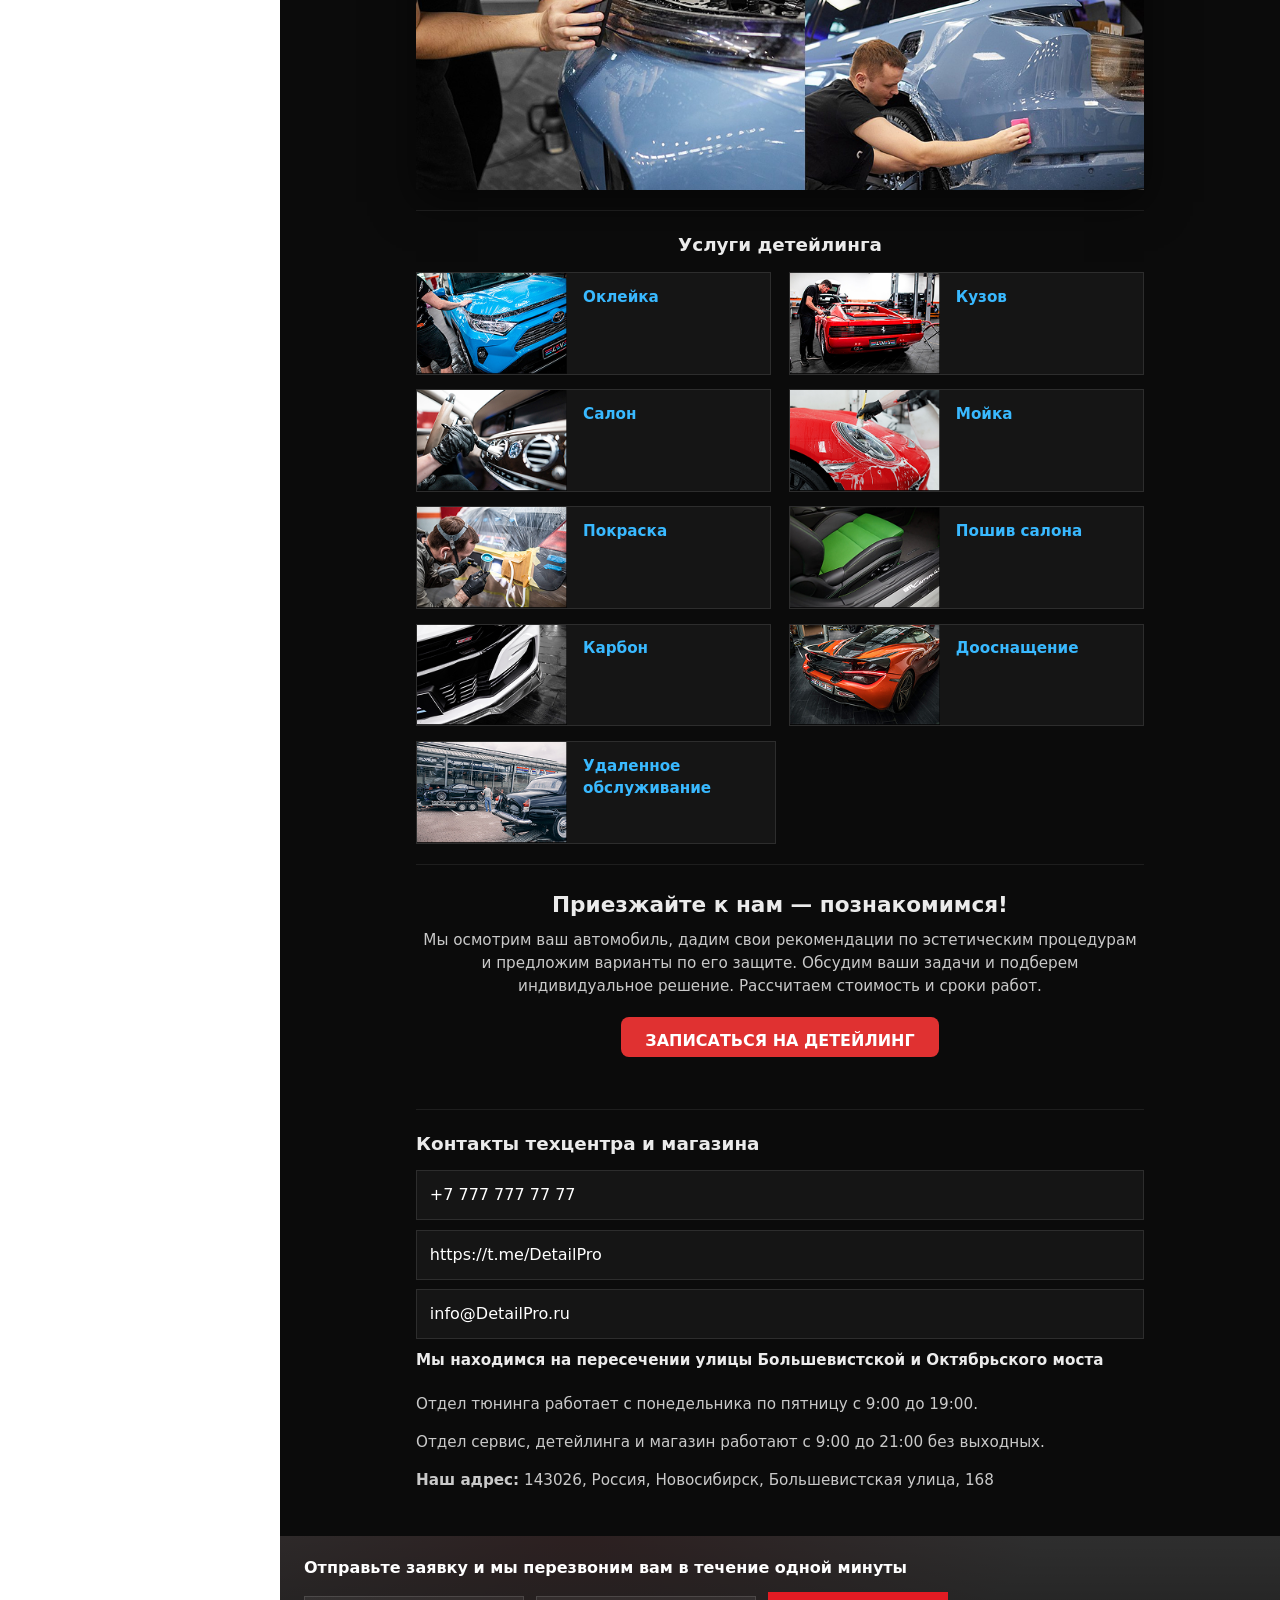
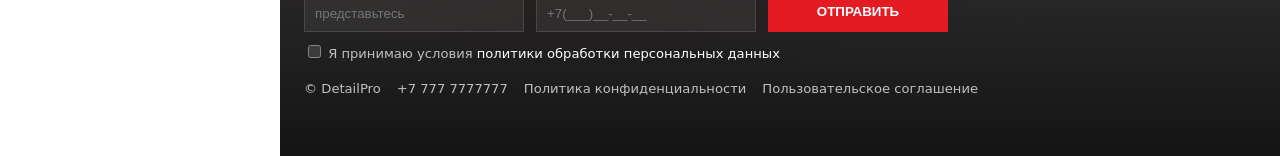
==== commit 91cd3c69: "On branch main On branch main main Initial commit" ====
--- a/index.html
+++ b/index.html
@@ -47,15 +47,14 @@
       </aside>
 
       <div class="dp-main">
-        <header class="dp-topbar" aria-label="Верхняя панель">
+          <header class="dp-topbar" aria-label="Верхняя панель">
           <div class="dp-search" role="search">
             <input type="search" placeholder="Поиск" aria-label="Поиск" />
             <span class="dp-search__icon" aria-hidden="true">⌕</span>
           </div>
-          <div class="dp-actions" aria-label="Действия">
+          <div class="dp-actions dp-actions--edge" aria-label="Действия">
             <a href="./account.html">Войти</a>
             <a href="./cart.html">Корзина</a>
-            <a href="#" aria-label="Заказы">Заказы</a>
           </div>
         </header>
 
--- a/style.css
+++ b/style.css
@@ -1020,6 +1020,13 @@
   border-bottom: 1px solid rgba(0, 0, 0, 0.08);
 }
 
+/* push actions to the right on pages where dp-actions--edge is used */
+.dp-actions--edge {
+  margin-left: auto;
+  display: flex;
+  gap: 1rem;
+}
+
 .dp-search {
   max-width: 520px;
   width: 100%;
